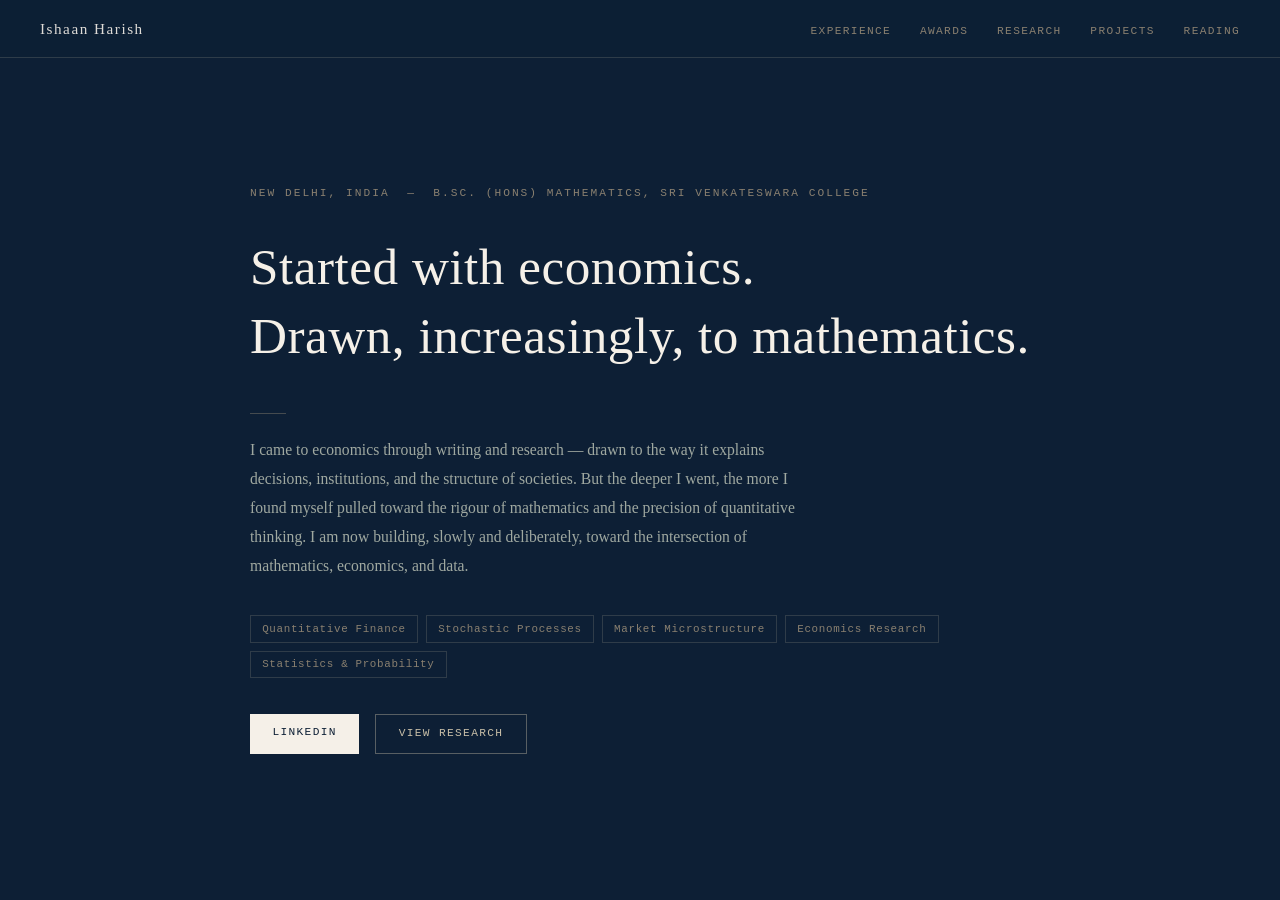
==== index.html @ 337f4fb9 "Update content from LinkedIn Experience: adds Columbia (Wiener-Hopf Monte Carlo, Prof Graeme S. Bake" ====
<!DOCTYPE html>
<html lang="en">
<head>
<meta charset="UTF-8">
<meta name="viewport" content="width=device-width, initial-scale=1.0">
<title>Ishaan Harish</title>
<link rel="icon" type="image/png" href="images/favicon.png">
<link rel="stylesheet" href="assets/style.css">
</head>
<body class="home">

<nav>
  <a class="nav-logo" href="index.html">Ishaan Harish</a>
  <button class="nav-toggle" id="nav-toggle" aria-expanded="false" aria-controls="nav-links" aria-label="Open menu">
    <span></span><span></span><span></span>
  </button>
  <ul class="nav-links" id="nav-links">
    <li><a href="experience.html">Experience</a></li>
    <li><a href="awards.html">Awards</a></li>
    <li><a href="research.html">Research</a></li>
    <li><a href="projects.html">Projects</a></li>
    <li><a href="reading.html">Reading</a></li>
  </ul>
</nav>

<div class="page-inner">
  <p class="hero-eyebrow">New Delhi, India &nbsp;&mdash;&nbsp; B.Sc. (Hons) Mathematics, Sri Venkateswara College</p>
  <h1>Started with economics.<br>Drawn, increasingly, to mathematics.</h1>
  <div class="divider"></div>
  <p class="hero-bio">
    I came to economics through writing and research &mdash; drawn to the way it explains decisions, institutions, and the structure of societies. But the deeper I went, the more I found myself pulled toward the rigour of mathematics and the precision of quantitative thinking. I am now building, slowly and deliberately, toward the intersection of mathematics, economics, and data.
  </p>
  <div class="hero-tags">
    <span class="tag">Quantitative Finance</span>
    <span class="tag">Stochastic Processes</span>
    <span class="tag">Market Microstructure</span>
    <span class="tag">Economics Research</span>
    <span class="tag">Statistics &amp; Probability</span>
  </div>
  <div class="hero-ctas">
    <a href="https://www.linkedin.com/in/ishaan-harish-511b70273/" target="_blank" rel="noopener" class="btn btn-cream">LinkedIn</a>
    <a href="research.html" class="btn btn-outline">View Research</a>
  </div>
</div>

<script src="assets/nav.js"></script>
</body>
</html>
---- assets/style.css ----
:root {
  --navy: #0d1f35;
  --navy-light: #152a42;
  --cream: #f5f0e8;
  --cream-dim: #d9d2c4;
  --beige: #c8bfa8;
  --beige-dim: #8a8070;
  --text: #ede8df;
  --text-muted: #9fa8a0;
  --border: rgba(200,191,168,0.18);
  --border-hover: rgba(200,191,168,0.4);
}

* { margin: 0; padding: 0; box-sizing: border-box; }

body {
  background: var(--navy);
  color: var(--text);
  font-family: 'Georgia', serif;
  line-height: 1.7;
  padding-top: 58px;
}

/* NAV */
nav {
  position: fixed;
  top: 0; left: 0; right: 0;
  z-index: 100;
  background: rgba(13,31,53,0.97);
  border-bottom: 1px solid var(--border);
  padding: 0 2.5rem;
  display: flex;
  align-items: center;
  justify-content: space-between;
  height: 58px;
}

.nav-logo {
  font-family: 'Georgia', serif;
  font-size: 0.95rem;
  color: var(--cream);
  letter-spacing: 0.1em;
  text-decoration: none;
  opacity: 0.9;
  cursor: pointer;
}

.nav-links {
  display: flex;
  gap: 1.8rem;
  list-style: none;
}

.nav-links a {
  background: none;
  border: none;
  color: var(--beige-dim);
  font-family: 'Courier New', monospace;
  font-size: 0.7rem;
  letter-spacing: 0.12em;
  text-transform: uppercase;
  cursor: pointer;
  transition: color 0.2s;
  padding: 0;
  text-decoration: none;
}

.nav-links a:hover,
.nav-links a.active { color: var(--cream); }

/* hamburger — mobile only */
.nav-toggle {
  display: none;
  width: 34px;
  height: 30px;
  flex-direction: column;
  justify-content: center;
  align-items: flex-end;
  gap: 5px;
  background: none;
  border: none;
  cursor: pointer;
  padding: 0;
}

.nav-toggle span {
  display: block;
  width: 21px;
  height: 1px;
  background: var(--beige);
  transition: transform 0.25s ease, opacity 0.2s ease;
}

.nav-toggle[aria-expanded="true"] span:nth-child(1) { transform: translateY(6px) rotate(45deg); }
.nav-toggle[aria-expanded="true"] span:nth-child(2) { opacity: 0; }
.nav-toggle[aria-expanded="true"] span:nth-child(3) { transform: translateY(-6px) rotate(-45deg); }

/* PAGE */
.page-inner {
  max-width: 860px;
  margin: 0 auto;
  padding: 60px 2.5rem 80px;
}

/* TYPOGRAPHY */
.section-label {
  font-family: 'Courier New', monospace;
  font-size: 0.68rem;
  letter-spacing: 0.22em;
  text-transform: uppercase;
  color: var(--beige-dim);
  margin-bottom: 1rem;
}

h1 {
  font-size: clamp(2rem, 5vw, 3.2rem);
  font-weight: normal;
  line-height: 1.35;
  color: var(--cream);
  margin-bottom: 1.4rem;
  letter-spacing: 0.01em;
}

h2 {
  font-size: 1.5rem;
  font-weight: normal;
  color: var(--cream);
  margin-bottom: 2rem;
  padding-bottom: 0.7rem;
  border-bottom: 1px solid var(--border);
  letter-spacing: 0.02em;
}

h3 {
  font-size: 0.98rem;
  color: var(--cream-dim);
  font-weight: normal;
  margin-bottom: 0.28rem;
  letter-spacing: 0.02em;
}

p { color: var(--text-muted); font-size: 0.93rem; }

.divider {
  width: 36px;
  height: 1px;
  background: var(--beige-dim);
  margin: 1.3rem 0;
  opacity: 0.45;
}

/* HOME */
.home .page-inner {
  display: flex;
  flex-direction: column;
  justify-content: center;
  min-height: calc(100vh - 58px);
}

.hero-eyebrow {
  font-family: 'Courier New', monospace;
  font-size: 0.7rem;
  color: var(--beige-dim);
  letter-spacing: 0.18em;
  text-transform: uppercase;
  margin-bottom: 1.8rem;
}

.hero-bio {
  font-size: 0.98rem;
  color: var(--text-muted);
  max-width: 560px;
  margin-bottom: 2.2rem;
  line-height: 1.85;
}

.hero-tags {
  display: flex;
  flex-wrap: wrap;
  gap: 0.5rem;
  margin-bottom: 2.2rem;
}

.tag {
  font-family: 'Courier New', monospace;
  font-size: 0.68rem;
  padding: 0.22rem 0.7rem;
  border: 1px solid var(--border);
  color: var(--beige-dim);
  letter-spacing: 0.06em;
}

.hero-ctas { display: flex; gap: 1rem; flex-wrap: wrap; }

.btn {
  font-family: 'Courier New', monospace;
  font-size: 0.7rem;
  letter-spacing: 0.12em;
  text-transform: uppercase;
  padding: 0.6rem 1.4rem;
  text-decoration: none;
  transition: all 0.2s;
  cursor: pointer;
  border: none;
  display: inline-block;
}

.btn-cream { background: var(--cream); color: var(--navy); }
.btn-cream:hover { background: var(--cream-dim); }
.btn-outline { background: transparent; border: 1px solid var(--border-hover); color: var(--beige); }
.btn-outline:hover { border-color: var(--cream-dim); color: var(--cream); }

/* EXPERIENCE */
.exp-item {
  display: grid;
  grid-template-columns: 120px 1fr;
  gap: 1.5rem;
  padding: 1.5rem 0;
  border-bottom: 1px solid var(--border);
}

.exp-item:last-child { border-bottom: none; }

.exp-date {
  font-family: 'Courier New', monospace;
  font-size: 0.68rem;
  color: var(--beige-dim);
  opacity: 0.8;
  padding-top: 0.1rem;
}

.exp-org {
  font-family: 'Courier New', monospace;
  font-size: 0.68rem;
  color: var(--beige-dim);
  margin-bottom: 0.5rem;
  opacity: 0.7;
}

.exp-desc { font-size: 0.86rem; color: var(--text-muted); line-height: 1.75; }

/* AWARDS */
.awards-grid {
  display: grid;
  grid-template-columns: repeat(auto-fit, minmax(240px, 1fr));
  gap: 1rem;
}

.award-card {
  background: var(--navy-light);
  border: 1px solid var(--border);
  padding: 1.2rem 1.3rem;
  transition: border-color 0.2s;
}

.award-card:hover { border-color: var(--border-hover); }
.award-icon { font-size: 1rem; margin-bottom: 0.55rem; opacity: 0.8; }

.award-title {
  font-size: 0.86rem;
  color: var(--cream-dim);
  margin-bottom: 0.35rem;
  line-height: 1.4;
}

.award-desc { font-size: 0.76rem; color: var(--text-muted); line-height: 1.6; opacity: 0.8; }

/* RESEARCH */
.research-card {
  background: var(--navy-light);
  border: 1px solid var(--border);
  padding: 1.4rem 1.5rem;
  margin-bottom: 1rem;
  transition: border-color 0.2s;
}

.research-card:hover { border-color: var(--border-hover); }

.research-meta {
  font-family: 'Courier New', monospace;
  font-size: 0.65rem;
  color: var(--beige-dim);
  letter-spacing: 0.1em;
  margin-bottom: 0.5rem;
  opacity: 0.7;
}

.research-desc { font-size: 0.85rem; color: var(--text-muted); line-height: 1.75; margin-top: 0.4rem; }

.research-link {
  display: inline-block;
  margin-top: 0.8rem;
  font-family: 'Courier New', monospace;
  font-size: 0.7rem;
  color: var(--beige);
  text-decoration: none;
  letter-spacing: 0.08em;
  border-bottom: 1px solid var(--border);
  padding-bottom: 1px;
  transition: border-color 0.2s, color 0.2s;
}

.research-link:hover { border-color: var(--beige); color: var(--cream); }

/* PROJECTS */
.project-status {
  display: inline-block;
  font-family: 'Courier New', monospace;
  font-size: 0.63rem;
  padding: 0.16rem 0.52rem;
  letter-spacing: 0.1em;
  text-transform: uppercase;
  margin-bottom: 0.65rem;
  border: 1px solid;
}

.status-planned { color: var(--beige-dim); border-color: rgba(138,128,112,0.3); }
.status-active { color: #7ec8a4; border-color: rgba(126,200,164,0.3); }
.status-done { color: var(--beige-dim); border-color: rgba(138,128,112,0.2); opacity: 0.7; }

.project-card {
  background: var(--navy-light);
  border: 1px solid var(--border);
  padding: 1.2rem 1.4rem;
  margin-bottom: 0.9rem;
  transition: border-color 0.2s;
}

.project-card:hover { border-color: var(--border-hover); }
.project-desc { font-size: 0.85rem; color: var(--text-muted); line-height: 1.75; margin-top: 0.22rem; }

/* READING */
.reading-grid {
  display: grid;
  gap: 0.9rem;
  margin-bottom: 2rem;
}

.book-card {
  background: var(--navy-light);
  border: 1px solid var(--border);
  padding: 1.1rem 1.3rem;
  display: flex;
  gap: 1rem;
  align-items: flex-start;
  transition: border-color 0.2s;
}

.book-card:hover { border-color: var(--border-hover); }
.book-card.current { border-color: var(--border-hover); }

.book-spine {
  width: 38px;
  min-width: 38px;
  height: 56px;
  background: var(--beige-dim);
  opacity: 0.65;
  display: flex;
  align-items: center;
  justify-content: center;
  flex-shrink: 0;
}

.book-spine.current-spine { opacity: 0.85; }

.book-spine-text {
  font-family: 'Courier New', monospace;
  font-size: 0.45rem;
  color: var(--navy);
  font-weight: bold;
  writing-mode: vertical-rl;
  letter-spacing: 0.04em;
  overflow: hidden;
  max-height: 50px;
  text-align: center;
}

.book-status {
  font-family: 'Courier New', monospace;
  font-size: 0.62rem;
  letter-spacing: 0.14em;
  text-transform: uppercase;
  margin-bottom: 0.25rem;
}

.book-status.reading { color: #7ec8a4; }
.book-status.planned { color: var(--beige-dim); opacity: 0.7; }

.book-title { font-size: 0.94rem; color: var(--cream-dim); margin-bottom: 0.12rem; }

.book-author {
  font-family: 'Courier New', monospace;
  font-size: 0.68rem;
  color: var(--text-muted);
  margin-bottom: 0.4rem;
  opacity: 0.7;
}

.book-why { font-size: 0.82rem; color: var(--text-muted); font-style: italic; line-height: 1.6; opacity: 0.85; }

.suggest-box {
  background: var(--navy-light);
  border: 1px solid var(--border);
  padding: 1.4rem 1.5rem;
  margin-top: 0.5rem;
}

.suggest-title {
  font-family: 'Courier New', monospace;
  font-size: 0.68rem;
  color: var(--beige-dim);
  letter-spacing: 0.18em;
  text-transform: uppercase;
  margin-bottom: 0.35rem;
}

.suggest-desc { font-size: 0.82rem; color: var(--text-muted); margin-bottom: 1rem; opacity: 0.85; }
.suggest-form { display: flex; flex-direction: column; gap: 0.6rem; }

.suggest-form input,
.suggest-form textarea {
  background: var(--navy);
  border: 1px solid var(--border);
  padding: 0.52rem 0.75rem;
  color: var(--text);
  font-family: 'Courier New', monospace;
  font-size: 0.76rem;
  outline: none;
  transition: border-color 0.2s;
  resize: none;
}

.suggest-form input:focus,
.suggest-form textarea:focus { border-color: var(--border-hover); }
.suggest-form input::placeholder,
.suggest-form textarea::placeholder { color: var(--text-muted); opacity: 0.45; }

.form-row { display: flex; gap: 0.6rem; }
.form-row input { flex: 1; }

/* FOOTER inside page */
.page-footer {
  margin-top: 3rem;
  padding-top: 1.5rem;
  border-top: 1px solid var(--border);
  display: flex;
  justify-content: space-between;
  align-items: center;
  flex-wrap: wrap;
  gap: 1rem;
}

.footer-copy {
  font-family: 'Courier New', monospace;
  font-size: 0.62rem;
  color: var(--text-muted);
  opacity: 0.4;
}

.footer-links { display: flex; gap: 1.5rem; }

.footer-links a {
  font-family: 'Courier New', monospace;
  font-size: 0.68rem;
  color: var(--beige-dim);
  text-decoration: none;
  letter-spacing: 0.08em;
  transition: color 0.2s;
}

.footer-links a:hover { color: var(--cream); }

@media (max-width: 640px) {
  nav { padding: 0 1rem; }
  .page-inner { padding: 40px 1.2rem 60px; }
  .exp-item { grid-template-columns: 1fr; gap: 0.2rem; }
  .book-card { flex-direction: column; }
  .form-row { flex-direction: column; }
  h1 { font-size: 1.8rem; }

  .nav-toggle { display: flex; }

  .nav-links {
    position: fixed;
    top: 58px; left: 0; right: 0;
    flex-direction: column;
    gap: 0;
    background: var(--navy);
    border-bottom: 1px solid var(--border);
    padding: 0.4rem 1rem 1rem;
    transform: translateY(-8px);
    opacity: 0;
    visibility: hidden;
    transition: opacity 0.22s ease, transform 0.22s ease, visibility 0s linear 0.22s;
  }

  .nav-links.open {
    transform: translateY(0);
    opacity: 1;
    visibility: visible;
    transition: opacity 0.22s ease, transform 0.22s ease, visibility 0s;
  }

  .nav-links li { border-bottom: 1px solid var(--border); }
  .nav-links li:last-child { border-bottom: none; }
  .nav-links a { display: block; padding: 0.85rem 0; font-size: 0.72rem; }
}
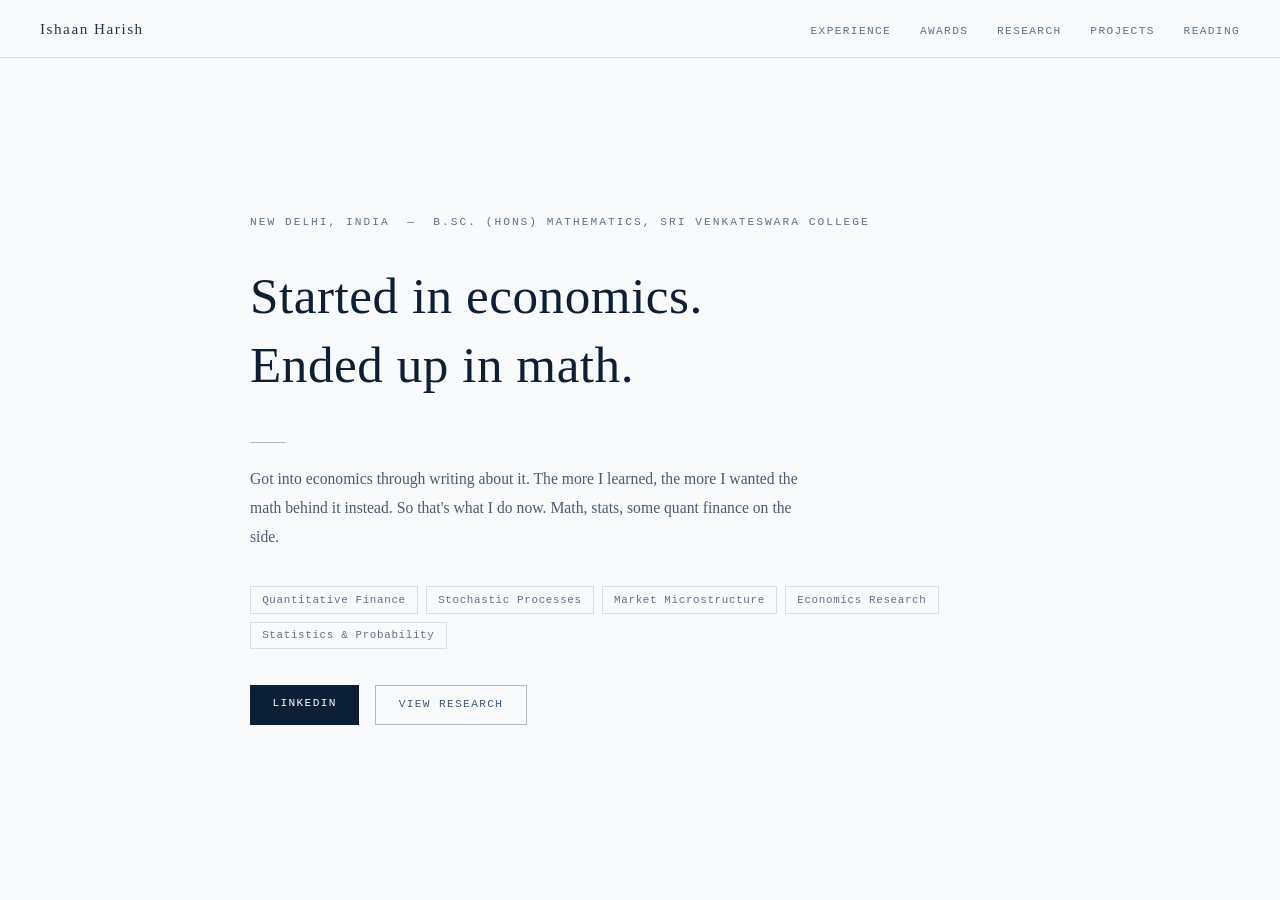
==== commit e5486806: "Rewrite the hero headline and bio" ====
--- a/index.html
+++ b/index.html
@@ -25,10 +25,10 @@
 
 <div class="page-inner">
   <p class="hero-eyebrow">New Delhi, India &nbsp;&mdash;&nbsp; B.Sc. (Hons) Mathematics, Sri Venkateswara College</p>
-  <h1>Started with economics.<br>Drawn, increasingly, to mathematics.</h1>
+  <h1>Started in economics.<br>Ended up in math.</h1>
   <div class="divider"></div>
   <p class="hero-bio">
-    I came to economics through writing and research &mdash; drawn to the way it explains decisions, institutions, and the structure of societies. But the deeper I went, the more I found myself pulled toward the rigour of mathematics and the precision of quantitative thinking. I am now building, slowly and deliberately, toward the intersection of mathematics, economics, and data.
+    Got into economics through writing about it. The more I learned, the more I wanted the math behind it instead. So that's what I do now. Math, stats, some quant finance on the side.
   </p>
   <div class="hero-tags">
     <span class="tag">Quantitative Finance</span>
--- a/assets/style.css
+++ b/assets/style.css
@@ -1,14 +1,22 @@
 :root {
-  --navy: #0d1f35;
-  --navy-light: #152a42;
-  --cream: #f5f0e8;
-  --cream-dim: #d9d2c4;
-  --beige: #c8bfa8;
-  --beige-dim: #8a8070;
-  --text: #ede8df;
-  --text-muted: #9fa8a0;
-  --border: rgba(200,191,168,0.18);
-  --border-hover: rgba(200,191,168,0.4);
+  /* page + card surfaces */
+  --navy: #f8fafc;
+  --navy-light: #ffffff;
+
+  /* headings, in the navy this site used to be painted with */
+  --cream: #0d1f35;
+  --cream-dim: #22405f;
+
+  /* links and accents */
+  --beige: #3d5a7a;
+  --beige-dim: #5f7188;
+
+  /* body copy */
+  --text: #36485e;
+  --text-muted: #4a5c72;
+
+  --border: rgba(13,31,53,0.12);
+  --border-hover: rgba(13,31,53,0.30);
 }
 
 * { margin: 0; padding: 0; box-sizing: border-box; }
@@ -26,7 +34,7 @@
   position: fixed;
   top: 0; left: 0; right: 0;
   z-index: 100;
-  background: rgba(13,31,53,0.97);
+  background: rgba(248,250,252,0.97);
   border-bottom: 1px solid var(--border);
   padding: 0 2.5rem;
   display: flex;
@@ -314,9 +322,9 @@
   border: 1px solid;
 }
 
-.status-planned { color: var(--beige-dim); border-color: rgba(138,128,112,0.3); }
-.status-active { color: #7ec8a4; border-color: rgba(126,200,164,0.3); }
-.status-done { color: var(--beige-dim); border-color: rgba(138,128,112,0.2); opacity: 0.7; }
+.status-planned { color: var(--beige-dim); border-color: rgba(13,31,53,0.22); }
+.status-active { color: #2f7d5b; border-color: rgba(47,125,91,0.35); }
+.status-done { color: var(--beige-dim); border-color: rgba(13,31,53,0.18); opacity: 0.7; }
 
 .project-card {
   background: var(--navy-light);
@@ -353,15 +361,15 @@
   width: 38px;
   min-width: 38px;
   height: 56px;
-  background: var(--beige-dim);
-  opacity: 0.65;
+  background: var(--cream);
+  opacity: 0.72;
   display: flex;
   align-items: center;
   justify-content: center;
   flex-shrink: 0;
 }
 
-.book-spine.current-spine { opacity: 0.85; }
+.book-spine.current-spine { opacity: 1; }
 
 .book-spine-text {
   font-family: 'Courier New', monospace;
@@ -383,7 +391,7 @@
   margin-bottom: 0.25rem;
 }
 
-.book-status.reading { color: #7ec8a4; }
+.book-status.reading { color: #2f7d5b; }
 .book-status.planned { color: var(--beige-dim); opacity: 0.7; }
 
 .book-title { font-size: 0.94rem; color: var(--cream-dim); margin-bottom: 0.12rem; }
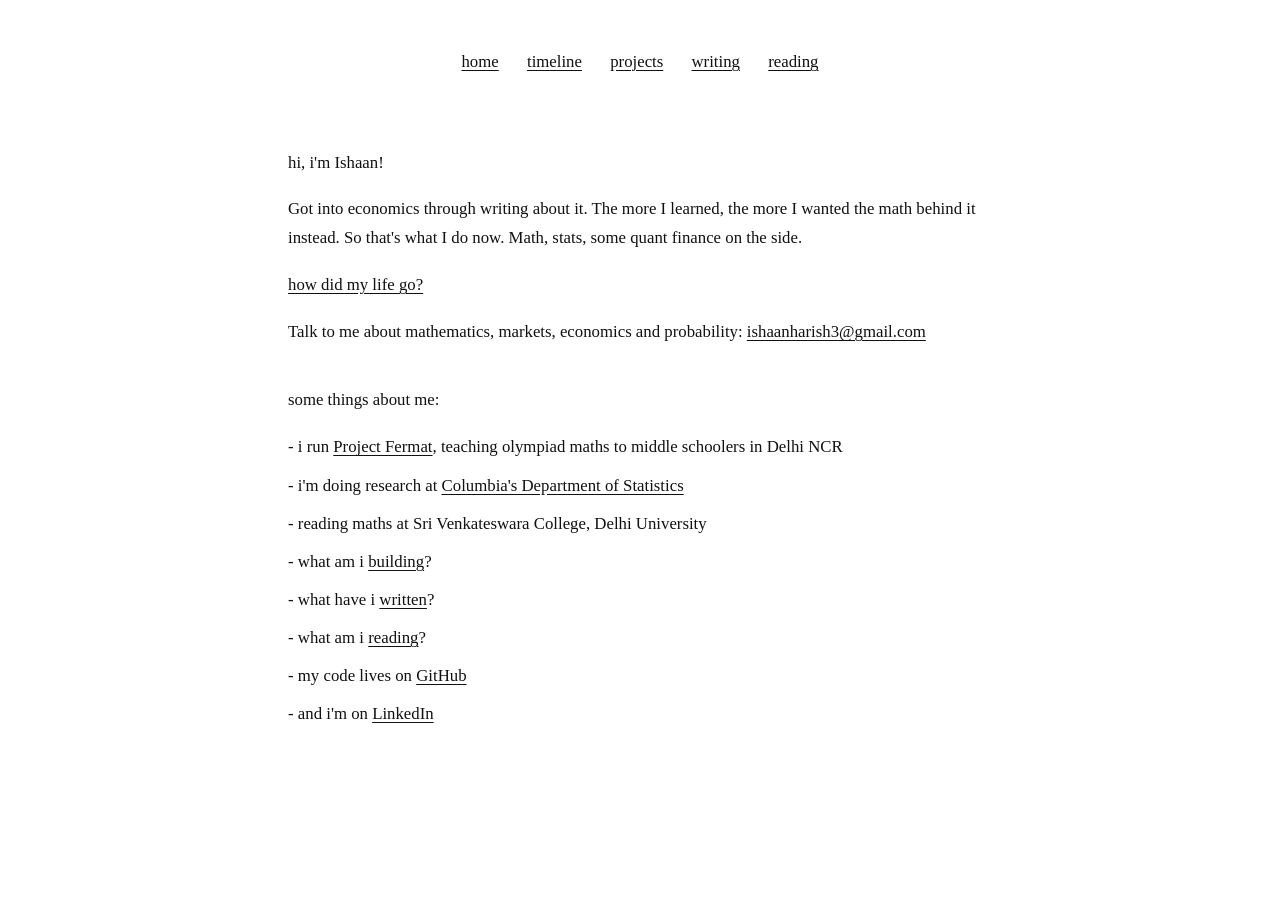
==== commit 6743f287: "Strip the site back to plain text Replaces the styled multi-section layout with five plain pages: bl" ====
--- a/index.html
+++ b/index.html
@@ -7,42 +7,43 @@
 <link rel="icon" type="image/png" href="images/favicon.png">
 <link rel="stylesheet" href="assets/style.css">
 </head>
-<body class="home">
+<body>
 
 <nav>
-  <a class="nav-logo" href="index.html">Ishaan Harish</a>
-  <button class="nav-toggle" id="nav-toggle" aria-expanded="false" aria-controls="nav-links" aria-label="Open menu">
-    <span></span><span></span><span></span>
-  </button>
-  <ul class="nav-links" id="nav-links">
-    <li><a href="experience.html">Experience</a></li>
-    <li><a href="awards.html">Awards</a></li>
-    <li><a href="research.html">Research</a></li>
-    <li><a href="projects.html">Projects</a></li>
-    <li><a href="reading.html">Reading</a></li>
-  </ul>
+  <a href="index.html">home</a>
+  <a href="timeline.html">timeline</a>
+  <a href="projects.html">projects</a>
+  <a href="writing.html">writing</a>
+  <a href="reading.html">reading</a>
 </nav>
 
-<div class="page-inner">
-  <p class="hero-eyebrow">New Delhi, India &nbsp;&mdash;&nbsp; B.Sc. (Hons) Mathematics, Sri Venkateswara College</p>
-  <h1>Started in economics.<br>Ended up in math.</h1>
-  <div class="divider"></div>
-  <p class="hero-bio">
-    Got into economics through writing about it. The more I learned, the more I wanted the math behind it instead. So that's what I do now. Math, stats, some quant finance on the side.
-  </p>
-  <div class="hero-tags">
-    <span class="tag">Quantitative Finance</span>
-    <span class="tag">Stochastic Processes</span>
-    <span class="tag">Market Microstructure</span>
-    <span class="tag">Economics Research</span>
-    <span class="tag">Statistics &amp; Probability</span>
-  </div>
-  <div class="hero-ctas">
-    <a href="https://www.linkedin.com/in/ishaan-harish-511b70273/" target="_blank" rel="noopener" class="btn btn-cream">LinkedIn</a>
-    <a href="research.html" class="btn btn-outline">View Research</a>
-  </div>
-</div>
+<!-- to add a photo: drop the file in images/ and uncomment the line below
+<img class="photo" src="images/me.jpg" alt="Ishaan Harish">
+-->
 
-<script src="assets/nav.js"></script>
+<p>hi, i'm Ishaan!</p>
+
+<p>Got into economics through writing about it. The more I learned, the more I
+wanted the math behind it instead. So that's what I do now. Math, stats, some
+quant finance on the side.</p>
+
+<p><a href="timeline.html">how did my life go?</a></p>
+
+<p>Talk to me about mathematics, markets, economics and probability:
+<a href="mailto:ishaanharish3@gmail.com">ishaanharish3@gmail.com</a></p>
+
+<h2>some things about me:</h2>
+
+<ul>
+  <li>i run <a href="https://projectfermat.vercel.app" target="_blank" rel="noopener">Project Fermat</a>, teaching olympiad maths to middle schoolers in Delhi NCR</li>
+  <li>i'm doing research at <a href="timeline.html">Columbia's Department of Statistics</a></li>
+  <li>reading maths at Sri Venkateswara College, Delhi University</li>
+  <li>what am i <a href="projects.html">building</a>?</li>
+  <li>what have i <a href="writing.html">written</a>?</li>
+  <li>what am i <a href="reading.html">reading</a>?</li>
+  <li>my code lives on <a href="https://github.com/Ishaan3H" target="_blank" rel="noopener">GitHub</a></li>
+  <li>and i'm on <a href="https://www.linkedin.com/in/ishaan-harish-511b70273/" target="_blank" rel="noopener">LinkedIn</a></li>
+</ul>
+
 </body>
 </html>
--- a/assets/style.css
+++ b/assets/style.css
@@ -1,515 +1,82 @@
-:root {
-  /* page + card surfaces */
-  --navy: #f8fafc;
-  --navy-light: #ffffff;
+/* ishaanharish.me — everything is in this one file */
 
-  /* headings, in the navy this site used to be painted with */
-  --cream: #0d1f35;
-  --cream-dim: #22405f;
-
-  /* links and accents */
-  --beige: #3d5a7a;
-  --beige-dim: #5f7188;
-
-  /* body copy */
-  --text: #36485e;
-  --text-muted: #4a5c72;
-
-  --border: rgba(13,31,53,0.12);
-  --border-hover: rgba(13,31,53,0.30);
+body {
+  max-width: 44rem;
+  margin: 0 auto;
+  padding: 3rem 1.5rem 6rem;
+  background: #fff;
+  color: #111;
+  font: 1.05rem/1.7 Georgia, 'Times New Roman', Times, serif;
 }
 
-* { margin: 0; padding: 0; box-sizing: border-box; }
-
-body {
-  background: var(--navy);
-  color: var(--text);
-  font-family: 'Georgia', serif;
-  line-height: 1.7;
-  padding-top: 58px;
+nav {
+  text-align: center;
+  margin-bottom: 4rem;
 }
 
-/* NAV */
-nav {
-  position: fixed;
-  top: 0; left: 0; right: 0;
-  z-index: 100;
-  background: rgba(248,250,252,0.97);
-  border-bottom: 1px solid var(--border);
-  padding: 0 2.5rem;
-  display: flex;
-  align-items: center;
-  justify-content: space-between;
-  height: 58px;
+nav a { display: inline-block; margin: 0 0.75rem 0.5rem; }
+
+a {
+  color: inherit;
+  text-decoration: underline;
+  text-underline-offset: 0.15em;
 }
 
-.nav-logo {
-  font-family: 'Georgia', serif;
-  font-size: 0.95rem;
-  color: var(--cream);
-  letter-spacing: 0.1em;
-  text-decoration: none;
-  opacity: 0.9;
-  cursor: pointer;
+a:hover { background: #eee; }
+
+p { margin: 0 0 1.15rem; }
+
+h1, h2 {
+  font-size: 1.05rem;
+  font-weight: normal;
+  margin: 2.5rem 0 1.15rem;
 }
 
-.nav-links {
-  display: flex;
-  gap: 1.8rem;
-  list-style: none;
+h1 { margin-top: 0; }
+
+/* plain hyphen lists, like the rest of the page */
+ul { list-style: none; margin: 0 0 1.15rem; padding: 0; }
+li { margin-bottom: 0.6rem; }
+li::before { content: "- "; }
+
+/* timeline: date in a fixed column, text hanging beside it */
+.when {
+  display: inline-block;
+  width: 8.5rem;
+  vertical-align: top;
+  text-indent: 0;   /* the li's hanging indent is inherited here otherwise */
 }
 
-.nav-links a {
+.timeline li { padding-left: 8.5rem; text-indent: -8.5rem; }
+.timeline li::before { content: ""; }
+
+.photo {
+  float: right;
+  width: 11rem;
+  margin: 0.3rem 0 1.5rem 2rem;
+}
+
+.note { color: #666; }
+
+@media (max-width: 34rem) {
+  body { padding: 2rem 1.1rem 4rem; }
+  nav { margin-bottom: 2.5rem; }
+  .photo { float: none; display: block; margin: 0 0 1.5rem; }
+  .when { display: block; width: auto; }
+  .timeline li { padding-left: 0; text-indent: 0; }
+}
+
+/* the one form on the site — match the page, don't look like a widget */
+input, button {
+  font: inherit;
+  color: inherit;
   background: none;
   border: none;
-  color: var(--beige-dim);
-  font-family: 'Courier New', monospace;
-  font-size: 0.7rem;
-  letter-spacing: 0.12em;
-  text-transform: uppercase;
-  cursor: pointer;
-  transition: color 0.2s;
-  padding: 0;
-  text-decoration: none;
+  border-bottom: 1px solid #111;
+  padding: 0.15rem 0;
+  margin: 0 0.9rem 0.5rem 0;
 }
 
-.nav-links a:hover,
-.nav-links a.active { color: var(--cream); }
-
-/* hamburger — mobile only */
-.nav-toggle {
-  display: none;
-  width: 34px;
-  height: 30px;
-  flex-direction: column;
-  justify-content: center;
-  align-items: flex-end;
-  gap: 5px;
-  background: none;
-  border: none;
-  cursor: pointer;
-  padding: 0;
-}
-
-.nav-toggle span {
-  display: block;
-  width: 21px;
-  height: 1px;
-  background: var(--beige);
-  transition: transform 0.25s ease, opacity 0.2s ease;
-}
-
-.nav-toggle[aria-expanded="true"] span:nth-child(1) { transform: translateY(6px) rotate(45deg); }
-.nav-toggle[aria-expanded="true"] span:nth-child(2) { opacity: 0; }
-.nav-toggle[aria-expanded="true"] span:nth-child(3) { transform: translateY(-6px) rotate(-45deg); }
-
-/* PAGE */
-.page-inner {
-  max-width: 860px;
-  margin: 0 auto;
-  padding: 60px 2.5rem 80px;
-}
-
-/* TYPOGRAPHY */
-.section-label {
-  font-family: 'Courier New', monospace;
-  font-size: 0.68rem;
-  letter-spacing: 0.22em;
-  text-transform: uppercase;
-  color: var(--beige-dim);
-  margin-bottom: 1rem;
-}
-
-h1 {
-  font-size: clamp(2rem, 5vw, 3.2rem);
-  font-weight: normal;
-  line-height: 1.35;
-  color: var(--cream);
-  margin-bottom: 1.4rem;
-  letter-spacing: 0.01em;
-}
-
-h2 {
-  font-size: 1.5rem;
-  font-weight: normal;
-  color: var(--cream);
-  margin-bottom: 2rem;
-  padding-bottom: 0.7rem;
-  border-bottom: 1px solid var(--border);
-  letter-spacing: 0.02em;
-}
-
-h3 {
-  font-size: 0.98rem;
-  color: var(--cream-dim);
-  font-weight: normal;
-  margin-bottom: 0.28rem;
-  letter-spacing: 0.02em;
-}
-
-p { color: var(--text-muted); font-size: 0.93rem; }
-
-.divider {
-  width: 36px;
-  height: 1px;
-  background: var(--beige-dim);
-  margin: 1.3rem 0;
-  opacity: 0.45;
-}
-
-/* HOME */
-.home .page-inner {
-  display: flex;
-  flex-direction: column;
-  justify-content: center;
-  min-height: calc(100vh - 58px);
-}
-
-.hero-eyebrow {
-  font-family: 'Courier New', monospace;
-  font-size: 0.7rem;
-  color: var(--beige-dim);
-  letter-spacing: 0.18em;
-  text-transform: uppercase;
-  margin-bottom: 1.8rem;
-}
-
-.hero-bio {
-  font-size: 0.98rem;
-  color: var(--text-muted);
-  max-width: 560px;
-  margin-bottom: 2.2rem;
-  line-height: 1.85;
-}
-
-.hero-tags {
-  display: flex;
-  flex-wrap: wrap;
-  gap: 0.5rem;
-  margin-bottom: 2.2rem;
-}
-
-.tag {
-  font-family: 'Courier New', monospace;
-  font-size: 0.68rem;
-  padding: 0.22rem 0.7rem;
-  border: 1px solid var(--border);
-  color: var(--beige-dim);
-  letter-spacing: 0.06em;
-}
-
-.hero-ctas { display: flex; gap: 1rem; flex-wrap: wrap; }
-
-.btn {
-  font-family: 'Courier New', monospace;
-  font-size: 0.7rem;
-  letter-spacing: 0.12em;
-  text-transform: uppercase;
-  padding: 0.6rem 1.4rem;
-  text-decoration: none;
-  transition: all 0.2s;
-  cursor: pointer;
-  border: none;
-  display: inline-block;
-}
-
-.btn-cream { background: var(--cream); color: var(--navy); }
-.btn-cream:hover { background: var(--cream-dim); }
-.btn-outline { background: transparent; border: 1px solid var(--border-hover); color: var(--beige); }
-.btn-outline:hover { border-color: var(--cream-dim); color: var(--cream); }
-
-/* EXPERIENCE */
-.exp-item {
-  display: grid;
-  grid-template-columns: 120px 1fr;
-  gap: 1.5rem;
-  padding: 1.5rem 0;
-  border-bottom: 1px solid var(--border);
-}
-
-.exp-item:last-child { border-bottom: none; }
-
-.exp-date {
-  font-family: 'Courier New', monospace;
-  font-size: 0.68rem;
-  color: var(--beige-dim);
-  opacity: 0.8;
-  padding-top: 0.1rem;
-}
-
-.exp-org {
-  font-family: 'Courier New', monospace;
-  font-size: 0.68rem;
-  color: var(--beige-dim);
-  margin-bottom: 0.5rem;
-  opacity: 0.7;
-}
-
-.exp-desc { font-size: 0.86rem; color: var(--text-muted); line-height: 1.75; }
-
-/* AWARDS */
-.awards-grid {
-  display: grid;
-  grid-template-columns: repeat(auto-fit, minmax(240px, 1fr));
-  gap: 1rem;
-}
-
-.award-card {
-  background: var(--navy-light);
-  border: 1px solid var(--border);
-  padding: 1.2rem 1.3rem;
-  transition: border-color 0.2s;
-}
-
-.award-card:hover { border-color: var(--border-hover); }
-.award-icon { font-size: 1rem; margin-bottom: 0.55rem; opacity: 0.8; }
-
-.award-title {
-  font-size: 0.86rem;
-  color: var(--cream-dim);
-  margin-bottom: 0.35rem;
-  line-height: 1.4;
-}
-
-.award-desc { font-size: 0.76rem; color: var(--text-muted); line-height: 1.6; opacity: 0.8; }
-
-/* RESEARCH */
-.research-card {
-  background: var(--navy-light);
-  border: 1px solid var(--border);
-  padding: 1.4rem 1.5rem;
-  margin-bottom: 1rem;
-  transition: border-color 0.2s;
-}
-
-.research-card:hover { border-color: var(--border-hover); }
-
-.research-meta {
-  font-family: 'Courier New', monospace;
-  font-size: 0.65rem;
-  color: var(--beige-dim);
-  letter-spacing: 0.1em;
-  margin-bottom: 0.5rem;
-  opacity: 0.7;
-}
-
-.research-desc { font-size: 0.85rem; color: var(--text-muted); line-height: 1.75; margin-top: 0.4rem; }
-
-.research-link {
-  display: inline-block;
-  margin-top: 0.8rem;
-  font-family: 'Courier New', monospace;
-  font-size: 0.7rem;
-  color: var(--beige);
-  text-decoration: none;
-  letter-spacing: 0.08em;
-  border-bottom: 1px solid var(--border);
-  padding-bottom: 1px;
-  transition: border-color 0.2s, color 0.2s;
-}
-
-.research-link:hover { border-color: var(--beige); color: var(--cream); }
-
-/* PROJECTS */
-.project-status {
-  display: inline-block;
-  font-family: 'Courier New', monospace;
-  font-size: 0.63rem;
-  padding: 0.16rem 0.52rem;
-  letter-spacing: 0.1em;
-  text-transform: uppercase;
-  margin-bottom: 0.65rem;
-  border: 1px solid;
-}
-
-.status-planned { color: var(--beige-dim); border-color: rgba(13,31,53,0.22); }
-.status-active { color: #2f7d5b; border-color: rgba(47,125,91,0.35); }
-.status-done { color: var(--beige-dim); border-color: rgba(13,31,53,0.18); opacity: 0.7; }
-
-.project-card {
-  background: var(--navy-light);
-  border: 1px solid var(--border);
-  padding: 1.2rem 1.4rem;
-  margin-bottom: 0.9rem;
-  transition: border-color 0.2s;
-}
-
-.project-card:hover { border-color: var(--border-hover); }
-.project-desc { font-size: 0.85rem; color: var(--text-muted); line-height: 1.75; margin-top: 0.22rem; }
-
-/* READING */
-.reading-grid {
-  display: grid;
-  gap: 0.9rem;
-  margin-bottom: 2rem;
-}
-
-.book-card {
-  background: var(--navy-light);
-  border: 1px solid var(--border);
-  padding: 1.1rem 1.3rem;
-  display: flex;
-  gap: 1rem;
-  align-items: flex-start;
-  transition: border-color 0.2s;
-}
-
-.book-card:hover { border-color: var(--border-hover); }
-.book-card.current { border-color: var(--border-hover); }
-
-.book-spine {
-  width: 38px;
-  min-width: 38px;
-  height: 56px;
-  background: var(--cream);
-  opacity: 0.72;
-  display: flex;
-  align-items: center;
-  justify-content: center;
-  flex-shrink: 0;
-}
-
-.book-spine.current-spine { opacity: 1; }
-
-.book-spine-text {
-  font-family: 'Courier New', monospace;
-  font-size: 0.45rem;
-  color: var(--navy);
-  font-weight: bold;
-  writing-mode: vertical-rl;
-  letter-spacing: 0.04em;
-  overflow: hidden;
-  max-height: 50px;
-  text-align: center;
-}
-
-.book-status {
-  font-family: 'Courier New', monospace;
-  font-size: 0.62rem;
-  letter-spacing: 0.14em;
-  text-transform: uppercase;
-  margin-bottom: 0.25rem;
-}
-
-.book-status.reading { color: #2f7d5b; }
-.book-status.planned { color: var(--beige-dim); opacity: 0.7; }
-
-.book-title { font-size: 0.94rem; color: var(--cream-dim); margin-bottom: 0.12rem; }
-
-.book-author {
-  font-family: 'Courier New', monospace;
-  font-size: 0.68rem;
-  color: var(--text-muted);
-  margin-bottom: 0.4rem;
-  opacity: 0.7;
-}
-
-.book-why { font-size: 0.82rem; color: var(--text-muted); font-style: italic; line-height: 1.6; opacity: 0.85; }
-
-.suggest-box {
-  background: var(--navy-light);
-  border: 1px solid var(--border);
-  padding: 1.4rem 1.5rem;
-  margin-top: 0.5rem;
-}
-
-.suggest-title {
-  font-family: 'Courier New', monospace;
-  font-size: 0.68rem;
-  color: var(--beige-dim);
-  letter-spacing: 0.18em;
-  text-transform: uppercase;
-  margin-bottom: 0.35rem;
-}
-
-.suggest-desc { font-size: 0.82rem; color: var(--text-muted); margin-bottom: 1rem; opacity: 0.85; }
-.suggest-form { display: flex; flex-direction: column; gap: 0.6rem; }
-
-.suggest-form input,
-.suggest-form textarea {
-  background: var(--navy);
-  border: 1px solid var(--border);
-  padding: 0.52rem 0.75rem;
-  color: var(--text);
-  font-family: 'Courier New', monospace;
-  font-size: 0.76rem;
-  outline: none;
-  transition: border-color 0.2s;
-  resize: none;
-}
-
-.suggest-form input:focus,
-.suggest-form textarea:focus { border-color: var(--border-hover); }
-.suggest-form input::placeholder,
-.suggest-form textarea::placeholder { color: var(--text-muted); opacity: 0.45; }
-
-.form-row { display: flex; gap: 0.6rem; }
-.form-row input { flex: 1; }
-
-/* FOOTER inside page */
-.page-footer {
-  margin-top: 3rem;
-  padding-top: 1.5rem;
-  border-top: 1px solid var(--border);
-  display: flex;
-  justify-content: space-between;
-  align-items: center;
-  flex-wrap: wrap;
-  gap: 1rem;
-}
-
-.footer-copy {
-  font-family: 'Courier New', monospace;
-  font-size: 0.62rem;
-  color: var(--text-muted);
-  opacity: 0.4;
-}
-
-.footer-links { display: flex; gap: 1.5rem; }
-
-.footer-links a {
-  font-family: 'Courier New', monospace;
-  font-size: 0.68rem;
-  color: var(--beige-dim);
-  text-decoration: none;
-  letter-spacing: 0.08em;
-  transition: color 0.2s;
-}
-
-.footer-links a:hover { color: var(--cream); }
-
-@media (max-width: 640px) {
-  nav { padding: 0 1rem; }
-  .page-inner { padding: 40px 1.2rem 60px; }
-  .exp-item { grid-template-columns: 1fr; gap: 0.2rem; }
-  .book-card { flex-direction: column; }
-  .form-row { flex-direction: column; }
-  h1 { font-size: 1.8rem; }
-
-  .nav-toggle { display: flex; }
-
-  .nav-links {
-    position: fixed;
-    top: 58px; left: 0; right: 0;
-    flex-direction: column;
-    gap: 0;
-    background: var(--navy);
-    border-bottom: 1px solid var(--border);
-    padding: 0.4rem 1rem 1rem;
-    transform: translateY(-8px);
-    opacity: 0;
-    visibility: hidden;
-    transition: opacity 0.22s ease, transform 0.22s ease, visibility 0s linear 0.22s;
-  }
-
-  .nav-links.open {
-    transform: translateY(0);
-    opacity: 1;
-    visibility: visible;
-    transition: opacity 0.22s ease, transform 0.22s ease, visibility 0s;
-  }
-
-  .nav-links li { border-bottom: 1px solid var(--border); }
-  .nav-links li:last-child { border-bottom: none; }
-  .nav-links a { display: block; padding: 0.85rem 0; font-size: 0.72rem; }
-}
+button { text-decoration: underline; cursor: pointer; }
+input:focus, button:focus { outline: none; background: #eee; }
+input::placeholder { color: #999; }
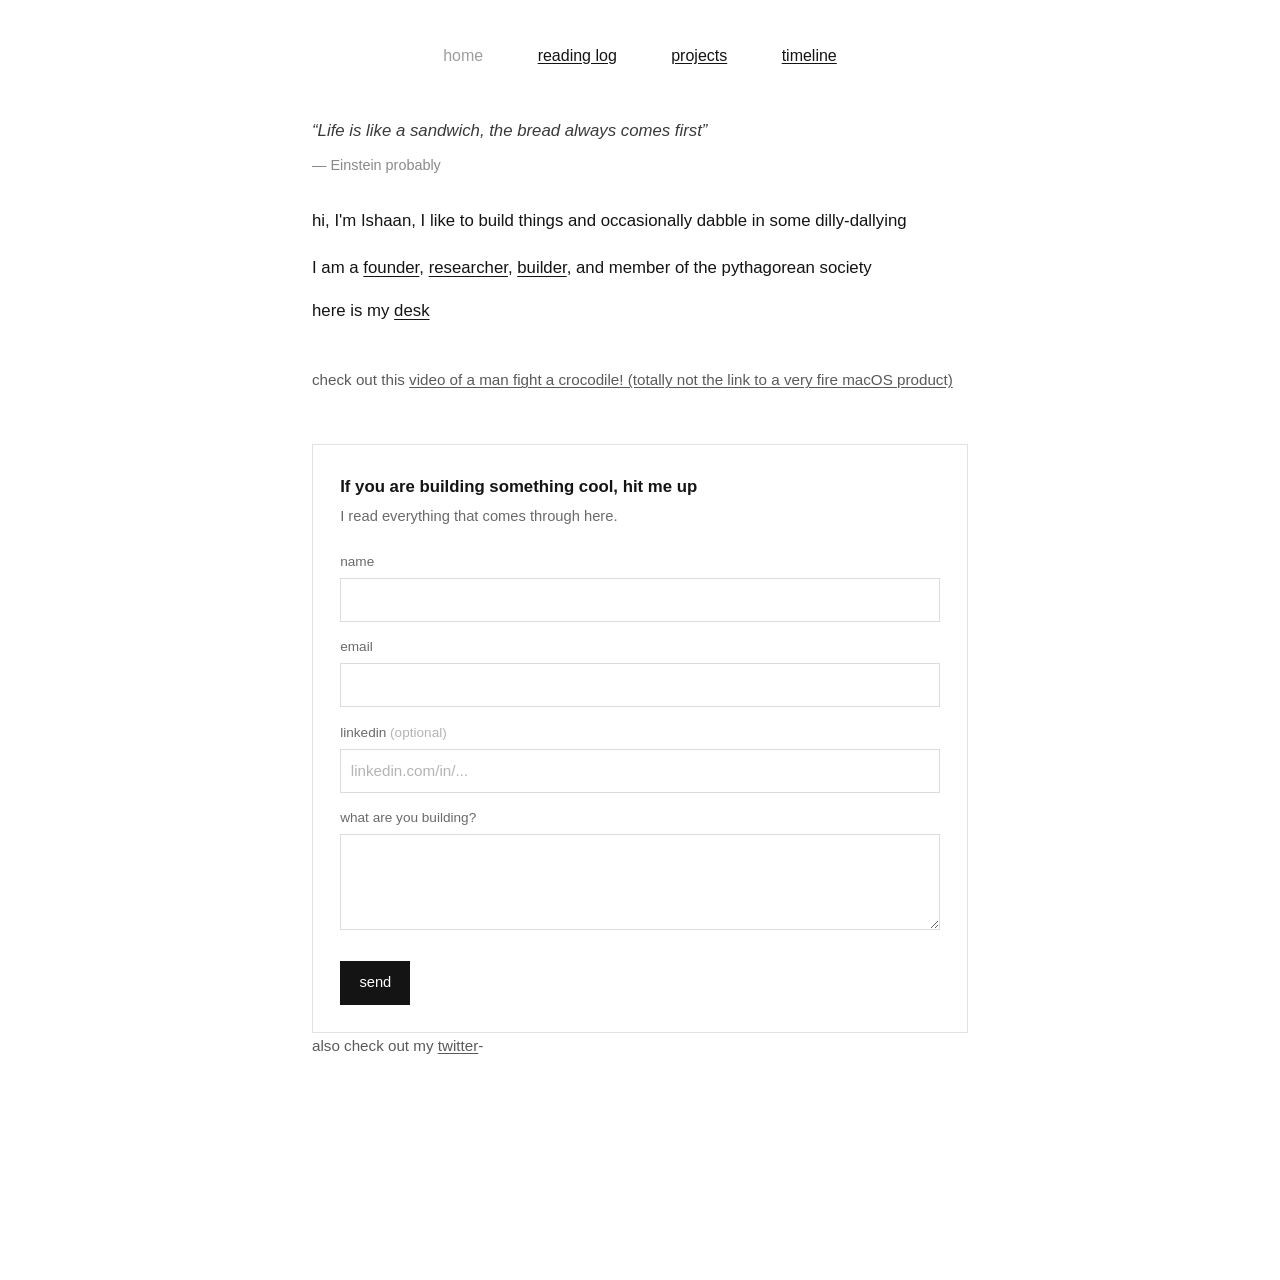
==== commit 41c8888f: "Rebuild as a plain seven-page site Replaces the dark serif single-column site with a white, system-s" ====
--- a/index.html
+++ b/index.html
@@ -5,45 +5,65 @@
 <meta name="viewport" content="width=device-width, initial-scale=1.0">
 <title>Ishaan Harish</title>
 <link rel="icon" type="image/png" href="images/favicon.png">
-<link rel="stylesheet" href="assets/style.css">
+<link rel="stylesheet" href="assets/site.css">
 </head>
 <body>
 
-<nav>
-  <a href="index.html">home</a>
+<nav class="topnav">
+  <span class="here">home</span>
+  <a href="reading.html">reading log</a>
+  <a href="projects.html">projects</a>
   <a href="timeline.html">timeline</a>
-  <a href="projects.html">projects</a>
-  <a href="writing.html">writing</a>
-  <a href="reading.html">reading</a>
 </nav>
 
-<!-- to add a photo: drop the file in images/ and uncomment the line below
-<img class="photo" src="images/me.jpg" alt="Ishaan Harish">
--->
+<main>
 
-<p>hi, i'm Ishaan!</p>
+  <blockquote>
+    <p>&ldquo;Life is like a sandwich, the bread always comes first&rdquo;</p>
+    <cite>&mdash; Einstein probably</cite>
+  </blockquote>
 
-<p>Got into economics through writing about it. The more I learned, the more I
-wanted the math behind it instead. So that's what I do now. Math, stats, some
-quant finance on the side.</p>
+  <p class="hi">hi, I'm Ishaan, I like to build things and occasionally dabble in some dilly-dallying</p>
 
-<p><a href="timeline.html">how did my life go?</a></p>
+  <p class="roles">I am a
+    <a href="https://projectfermat.vercel.app" target="_blank" rel="noopener">founder</a>,
+    <a href="research.html" target="_blank" rel="noopener">researcher</a>,
+    <a href="building.html" target="_blank" rel="noopener">builder</a>,
+    and member of the pythagorean society</p>
 
-<p>Talk to me about mathematics, markets, economics and probability:
-<a href="mailto:ishaanharish3@gmail.com">ishaanharish3@gmail.com</a></p>
+  <p class="desk-line">here is my <a href="desk.html" target="_blank" rel="noopener">desk</a></p>
 
-<h2>some things about me:</h2>
+  <p class="outro croc">check out this <a href="https://github.com/Ishaan3H/dynamic-island-macos" target="_blank" rel="noopener">video of a man fight a crocodile! (totally not the link to a very fire macOS product)</a></p>
 
-<ul>
-  <li>i run <a href="https://projectfermat.vercel.app" target="_blank" rel="noopener">Project Fermat</a>, teaching olympiad maths to middle schoolers in Delhi NCR</li>
-  <li>i'm doing research at <a href="timeline.html">Columbia's Department of Statistics</a></li>
-  <li>reading maths at Sri Venkateswara College, Delhi University</li>
-  <li>what am i <a href="projects.html">building</a>?</li>
-  <li>what have i <a href="writing.html">written</a>?</li>
-  <li>what am i <a href="reading.html">reading</a>?</li>
-  <li>my code lives on <a href="https://github.com/Ishaan3H" target="_blank" rel="noopener">GitHub</a></li>
-  <li>and i'm on <a href="https://www.linkedin.com/in/ishaan-harish-511b70273/" target="_blank" rel="noopener">LinkedIn</a></li>
-</ul>
+  <div class="card">
+    <h2>If you are building something cool, hit me up</h2>
+    <p class="sub">I read everything that comes through here.</p>
+
+    <form action="https://formsubmit.co/ishaanharish3@gmail.com" method="POST">
+      <input type="hidden" name="_subject" value="Someone is building something cool">
+      <input type="hidden" name="_captcha" value="false">
+      <input type="hidden" name="_template" value="table">
+
+      <div class="field"><label for="name">name</label><input id="name" type="text" name="name" required></div>
+      <div class="field"><label for="email">email</label><input id="email" type="email" name="email" required></div>
+      <div class="field"><label for="linkedin">linkedin <span style="color:#b4b4b4">(optional)</span></label><input id="linkedin" type="text" name="linkedin" placeholder="linkedin.com/in/..."></div>
+      <div class="field"><label for="idea">what are you building?</label><textarea id="idea" name="idea" required></textarea></div>
+
+      <button type="submit">send</button>
+    </form>
+  </div>
+
+  <p class="outro">also check out my <a href="https://x.com/IshaanHarish3" target="_blank" rel="noopener">twitter</a>-</p>
+
+  <aside class="np">
+    <iframe
+      src="https://open.spotify.com/embed/track/4UQMOPSUVJVicIQzjAcRRZ?utm_source=generator"
+      width="100%" height="80" frameborder="0"
+      title="Champion by Kanye West on Spotify"
+      allow="clipboard-write; encrypted-media; fullscreen; picture-in-picture"></iframe>
+  </aside>
+
+</main>
 
 </body>
 </html>
--- a/assets/site.css
+++ b/assets/site.css
@@ -0,0 +1,188 @@
+/* ishaanharish.me */
+
+* { margin: 0; padding: 0; box-sizing: border-box; }
+
+body {
+  padding: 0;
+  background: #fff;
+  color: #141414;
+  font: 1.05rem/1.7 -apple-system, BlinkMacSystemFont, 'Segoe UI', Helvetica, Arial, sans-serif;
+}
+
+main { max-width: 44rem; margin: 3rem auto 6rem; padding: 0 1.5rem; }
+
+a { color: inherit; text-decoration: underline; text-underline-offset: 0.15em; }
+a:hover { color: #000; }
+
+/* --- top nav ---------------------------------------------------------- */
+
+.topnav {
+  display: flex;
+  justify-content: center;
+  flex-wrap: wrap;
+  gap: clamp(1.4rem, 5vw, 3.4rem);
+  padding: 2.6rem 1.5rem 0;
+  font-size: 1rem;
+}
+
+.topnav .here { color: #9e9e9e; }
+
+/* --- home ------------------------------------------------------------- */
+
+blockquote p { font-style: italic; color: #3a3a3a; }
+
+blockquote cite {
+  display: block;
+  margin-top: 0.45rem;
+  font-style: normal;
+  font-size: 0.9rem;
+  color: #8a8a8a;
+}
+
+.hi        { margin-top: 1.9rem; }
+.roles     { margin-top: 1.15rem; }
+.desk-line { margin-top: 0.9rem; }
+
+/* --- the card --------------------------------------------------------- */
+
+.card {
+  margin-top: 3.2rem;
+  padding: 1.7rem;
+  border: 1px solid #e2e2e2;
+}
+
+.card h2 { font-size: 1.05rem; font-weight: 600; }
+
+.card .sub {
+  margin: 0.2rem 0 1.3rem;
+  font-size: 0.92rem;
+  color: #6a6a6a;
+}
+
+.field { margin-bottom: 0.85rem; }
+
+.field label {
+  display: block;
+  margin-bottom: 0.3rem;
+  font-size: 0.85rem;
+  color: #6a6a6a;
+}
+
+input, textarea {
+  width: 100%;
+  padding: 0.5rem 0.6rem;
+  font: inherit;
+  font-size: 0.95rem;
+  color: #141414;
+  background: #fff;
+  border: 1px solid #dcdcdc;
+}
+
+textarea { resize: vertical; min-height: 6rem; }
+input:focus, textarea:focus { outline: none; border-color: #999; }
+::placeholder { color: #b4b4b4; }
+
+button {
+  margin-top: 0.5rem;
+  padding: 0.58rem 1.2rem;
+  font: inherit;
+  font-size: 0.92rem;
+  color: #fff;
+  background: #141414;
+  border: none;
+  cursor: pointer;
+}
+
+button:hover { background: #000; }
+
+/* --- bottom ----------------------------------------------------------- */
+
+.outro { font-size: 0.95rem; color: #5a5a5a; }
+.outro + .outro { margin-top: 0.7rem; }
+.outro.croc { margin-top: 2.6rem; }
+
+/* --- sub-pages -------------------------------------------------------- */
+
+h1 { font-size: 1.35rem; font-weight: 600; margin-bottom: 1.8rem; }
+
+.entry { margin-bottom: 2.3rem; }
+.entry h2 { font-size: 1.02rem; font-weight: 600; }
+
+.entry .meta {
+  margin: 0.1rem 0 0.5rem;
+  font-size: 0.88rem;
+  color: #8a8a8a;
+}
+
+.entry p { font-size: 0.98rem; color: #3a3a3a; }
+.entry p + p { margin-top: 0.7rem; }
+
+/* --- timeline --------------------------------------------------------- */
+
+.timeline { list-style: none; margin: 0 0 1.6rem; padding: 0; }
+
+.timeline li {
+  padding-left: 8.5rem;
+  text-indent: -8.5rem;
+  margin-bottom: 0.95rem;
+}
+
+.when {
+  display: inline-block;
+  width: 8.5rem;
+  vertical-align: top;
+  text-indent: 0;   /* the li's hanging indent is inherited here otherwise */
+  color: #8a8a8a;
+}
+
+.note { color: #7a7a7a; font-size: 0.95rem; }
+
+/* --- reading log ------------------------------------------------------ */
+
+.book { margin-bottom: 1.9rem; }
+
+.book .status { display: block; font-size: 0.82rem; color: #8a8a8a; }
+.book .title  { font-weight: 600; }
+.book .author { color: #3a3a3a; }
+
+.book .why {
+  display: block;
+  margin-top: 0.35rem;
+  font-size: 0.96rem;
+  font-style: italic;
+  color: #5c5c5c;
+}
+
+/* --- now playing (a real Spotify embed) ------------------------------- */
+
+.np {
+  position: fixed;
+  right: 1.6rem;
+  bottom: 1.6rem;
+  z-index: 10;
+  width: 320px;
+  border-radius: 12px;
+  overflow: hidden;
+  box-shadow: 0 4px 18px rgba(0, 0, 0, 0.12);
+}
+
+.np iframe { display: block; border: 0; }
+
+/* The 44rem column and a fixed widget only coexist above ~1408px. Below
+   that the player joins the page flow instead of covering the text. */
+@media (max-width: 88rem) {
+  .np {
+    position: static;
+    width: auto;
+    margin: 2.8rem 0 0;
+    box-shadow: none;
+  }
+}
+
+@media (max-width: 40rem) {
+  main { margin: 2.2rem 1.2rem 4rem; }
+  .topnav { padding: 2rem 1.2rem 0; }
+  .card { padding: 1.3rem; }
+  .when { display: block; width: auto; }
+  .timeline li { padding-left: 0; text-indent: 0; }
+}
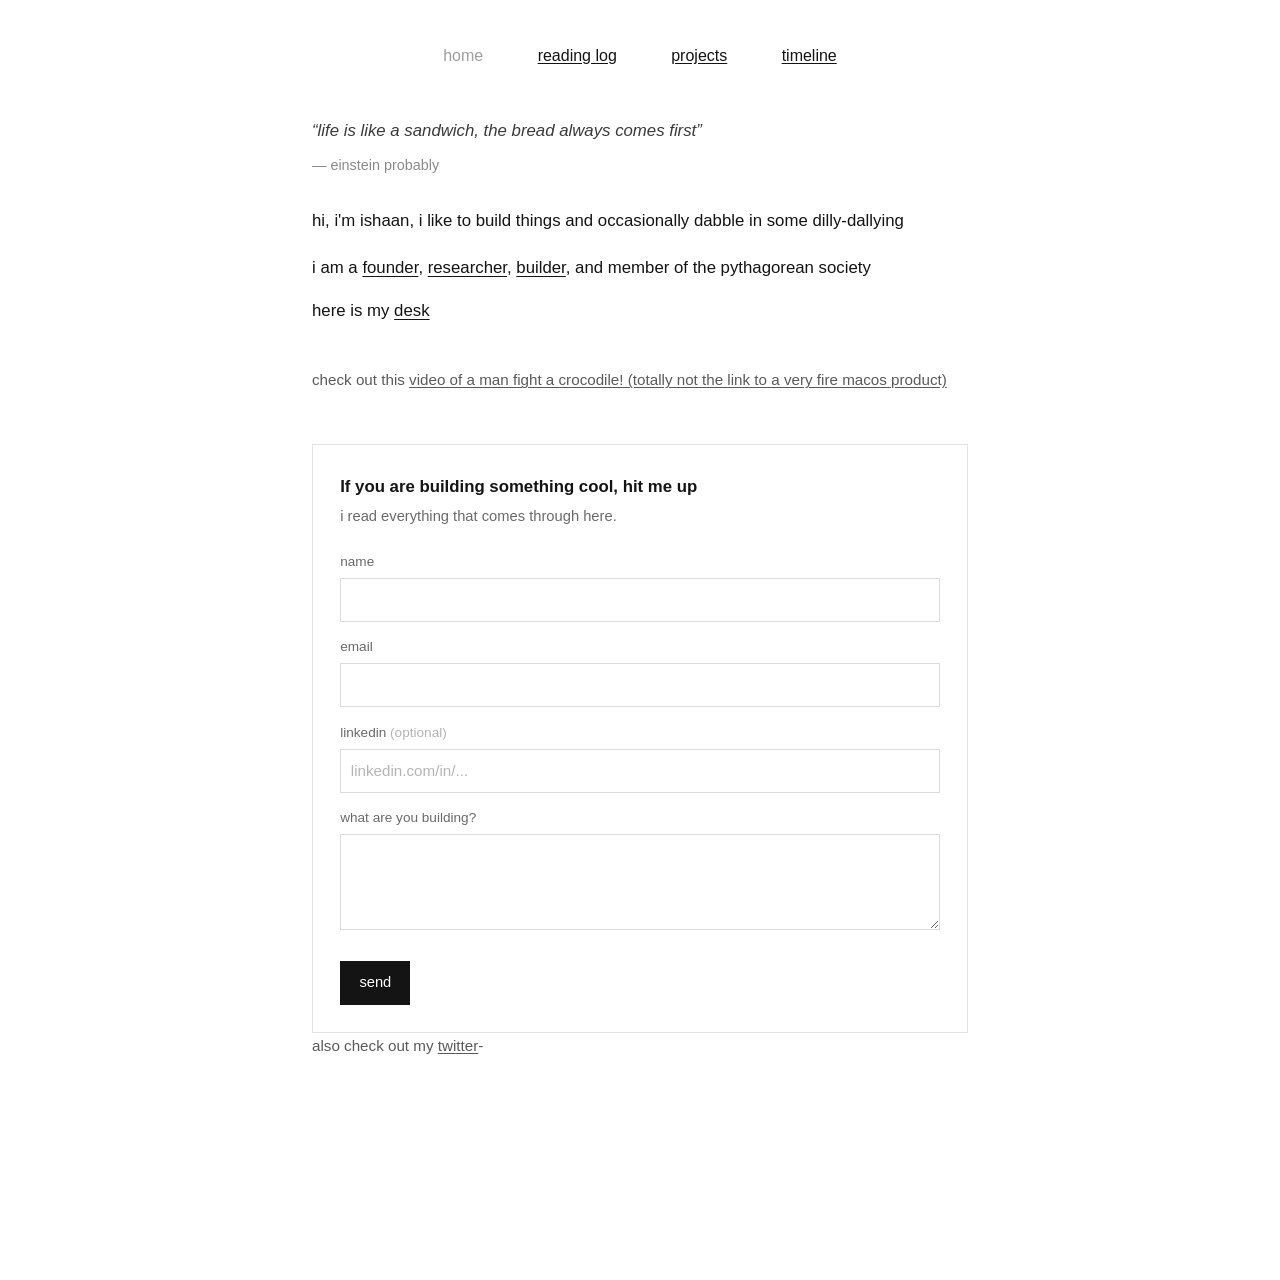
==== commit ed013afe: "New reading list, lowercase body copy, and forms that return to the site reading log: the four finis" ====
--- a/index.html
+++ b/index.html
@@ -19,13 +19,13 @@
 <main>
 
   <blockquote>
-    <p>&ldquo;Life is like a sandwich, the bread always comes first&rdquo;</p>
-    <cite>&mdash; Einstein probably</cite>
+    <p>&ldquo;life is like a sandwich, the bread always comes first&rdquo;</p>
+    <cite>&mdash; einstein probably</cite>
   </blockquote>
 
-  <p class="hi">hi, I'm Ishaan, I like to build things and occasionally dabble in some dilly-dallying</p>
+  <p class="hi">hi, i'm ishaan, i like to build things and occasionally dabble in some dilly-dallying</p>
 
-  <p class="roles">I am a
+  <p class="roles">i am a
     <a href="https://projectfermat.vercel.app" target="_blank" rel="noopener">founder</a>,
     <a href="research.html" target="_blank" rel="noopener">researcher</a>,
     <a href="building.html" target="_blank" rel="noopener">builder</a>,
@@ -33,15 +33,18 @@
 
   <p class="desk-line">here is my <a href="desk.html" target="_blank" rel="noopener">desk</a></p>
 
-  <p class="outro croc">check out this <a href="https://github.com/Ishaan3H/dynamic-island-macos" target="_blank" rel="noopener">video of a man fight a crocodile! (totally not the link to a very fire macOS product)</a></p>
+  <p class="outro croc">check out this <a href="https://github.com/Ishaan3H/dynamic-island-macos" target="_blank" rel="noopener">video of a man fight a crocodile! (totally not the link to a very fire macos product)</a></p>
 
   <div class="card">
     <h2>If you are building something cool, hit me up</h2>
-    <p class="sub">I read everything that comes through here.</p>
+    <p class="sub">i read everything that comes through here.</p>
+
+    <p class="sent" id="sent">thanks &mdash; got it.</p>
 
     <form action="https://formsubmit.co/ishaanharish3@gmail.com" method="POST">
       <input type="hidden" name="_subject" value="Someone is building something cool">
       <input type="hidden" name="_captcha" value="false">
+      <input type="hidden" name="_next" value="https://ishaanharish.me/#sent">
       <input type="hidden" name="_template" value="table">
 
       <div class="field"><label for="name">name</label><input id="name" type="text" name="name" required></div>
--- a/assets/site.css
+++ b/assets/site.css
@@ -101,6 +101,17 @@
 .outro + .outro { margin-top: 0.7rem; }
 .outro.croc { margin-top: 2.6rem; }
 
+/* shown only when the url ends in #sent, which is where the form returns to */
+.sent { display: none; }
+
+.sent:target {
+  display: block;
+  margin-bottom: 1.1rem;
+  padding: 0.6rem 0.8rem;
+  background: #f2f2f2;
+  font-size: 0.92rem;
+}
+
 /* --- sub-pages -------------------------------------------------------- */
 
 h1 { font-size: 1.35rem; font-weight: 600; margin-bottom: 1.8rem; }
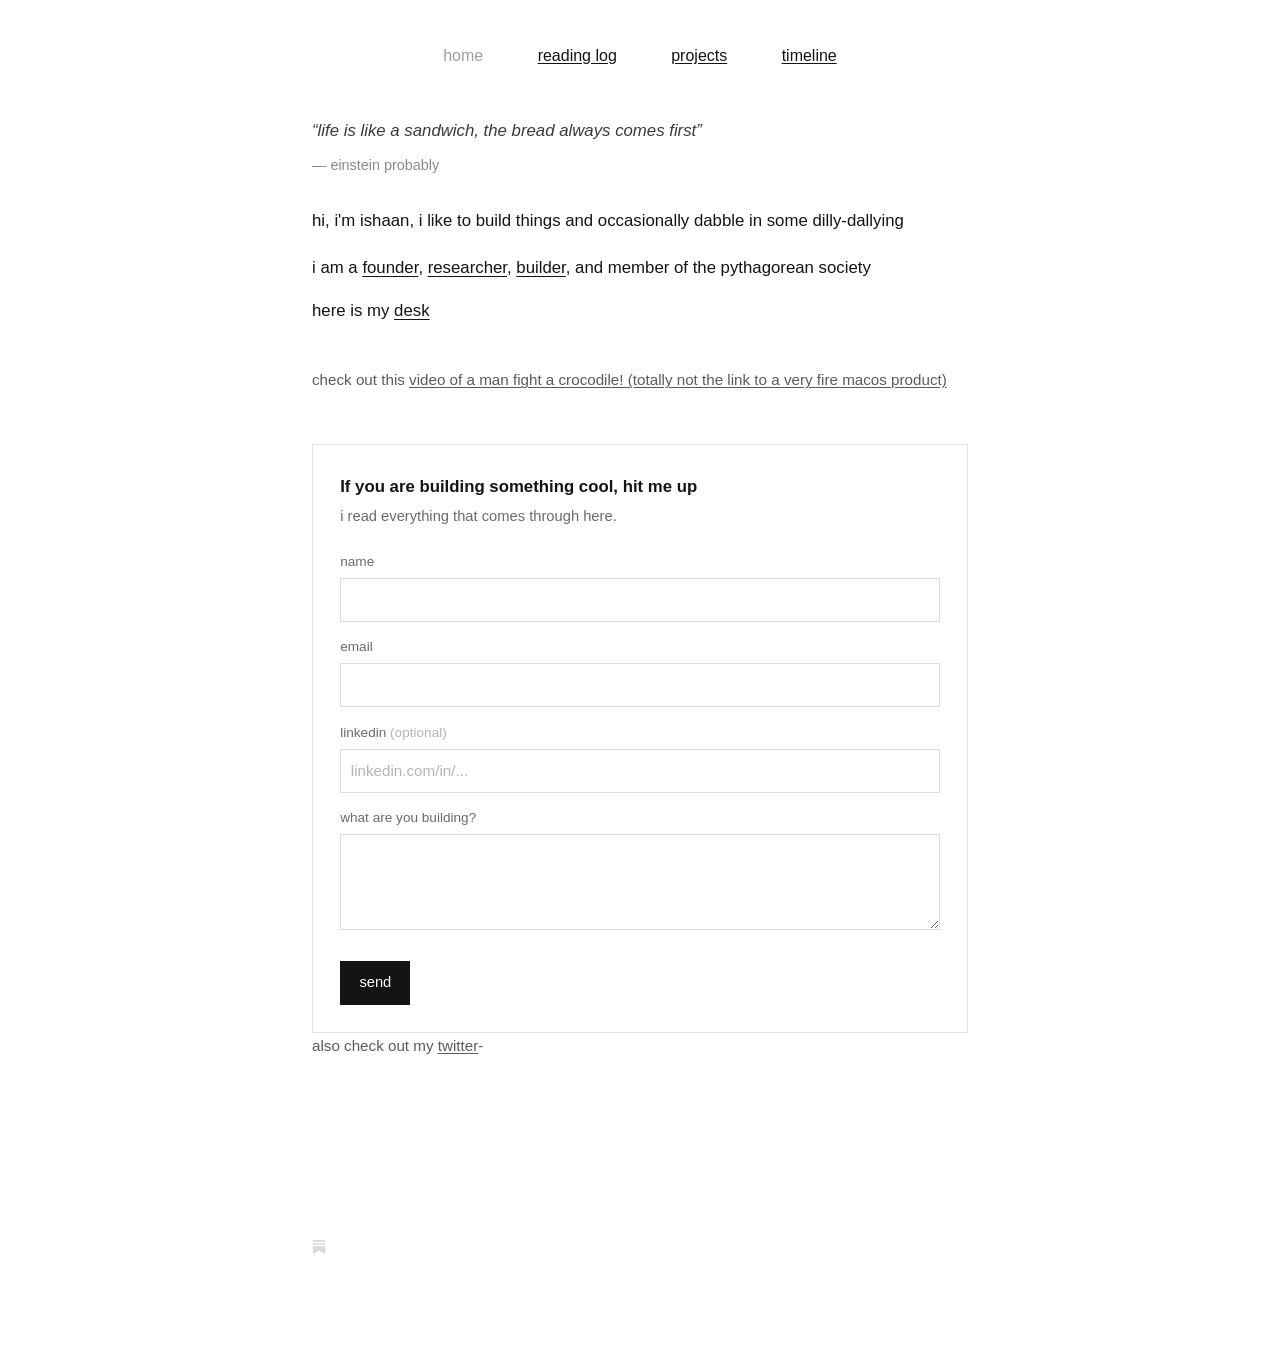
==== commit c00be667: "Add a small substack mark at the foot of the home page 14px, sits at 16% opacity and comes up to ful" ====
--- a/index.html
+++ b/index.html
@@ -66,6 +66,15 @@
       allow="clipboard-write; encrypted-media; fullscreen; picture-in-picture"></iframe>
   </aside>
 
+
+  <a class="egg" href="https://ishaanharish.substack.com" target="_blank" rel="noopener" aria-label="substack" title="substack">
+    <svg viewBox="0 0 24 24" width="14" height="14" fill="currentColor" aria-hidden="true">
+      <path d="M22.539 8.242H1.46V5.406h21.08v2.836z"/>
+      <path d="M1.46 10.812V24L12 18.11 22.54 24V10.812H1.46z"/>
+      <path d="M22.539 0H1.46v2.836h21.08V0z"/>
+    </svg>
+  </a>
+
 </main>
 
 </body>
--- a/assets/site.css
+++ b/assets/site.css
@@ -164,6 +164,21 @@
   color: #5c5c5c;
 }
 
+/* --- the easter egg -------------------------------------------------- */
+
+.egg {
+  display: inline-block;
+  margin-top: 3.5rem;
+  line-height: 0;
+  color: #141414;
+  opacity: 0.16;
+  text-decoration: none;
+  transition: opacity 0.25s;
+}
+
+.egg:hover,
+.egg:focus-visible { opacity: 1; outline: none; }
+
 /* --- now playing (a real Spotify embed) ------------------------------- */
 
 .np {
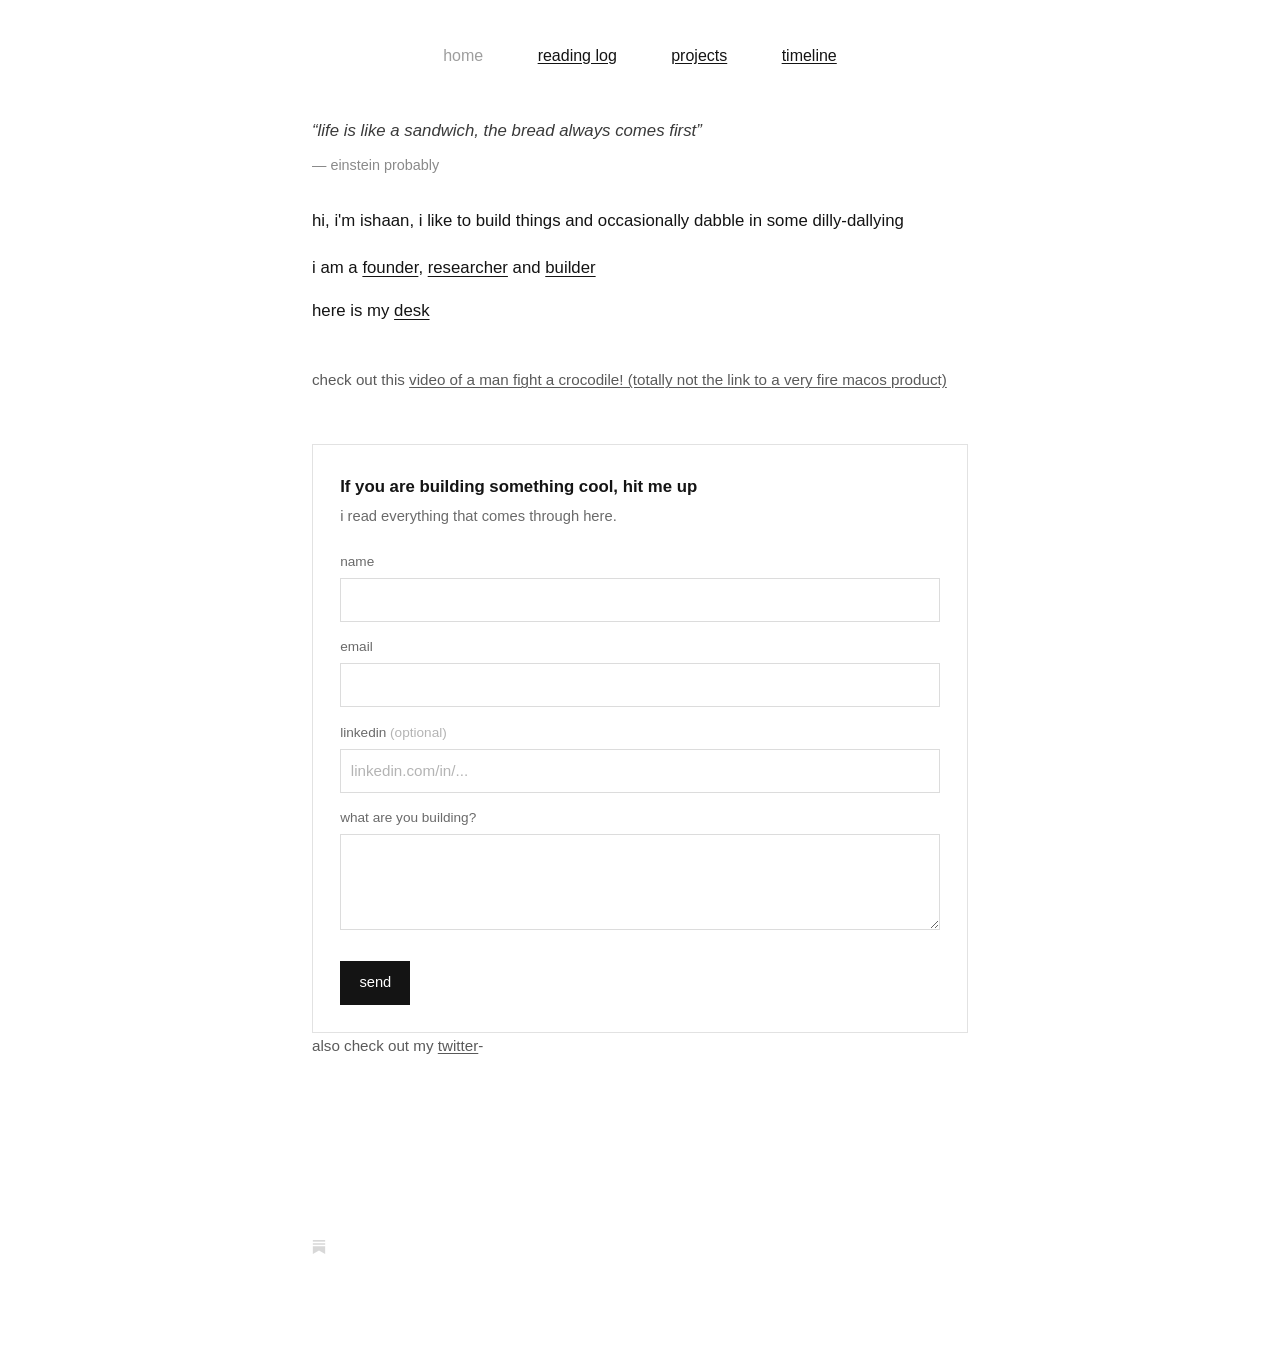
==== commit 91d7b57d: "Drop the pythagorean society line Moves the conjunction so the list ends on 'researcher and builder'" ====
--- a/index.html
+++ b/index.html
@@ -27,9 +27,8 @@
 
   <p class="roles">i am a
     <a href="https://projectfermat.vercel.app" target="_blank" rel="noopener">founder</a>,
-    <a href="research.html" target="_blank" rel="noopener">researcher</a>,
-    <a href="building.html" target="_blank" rel="noopener">builder</a>,
-    and member of the pythagorean society</p>
+    <a href="research.html" target="_blank" rel="noopener">researcher</a>
+    and <a href="building.html" target="_blank" rel="noopener">builder</a></p>
 
   <p class="desk-line">here is my <a href="desk.html" target="_blank" rel="noopener">desk</a></p>
 
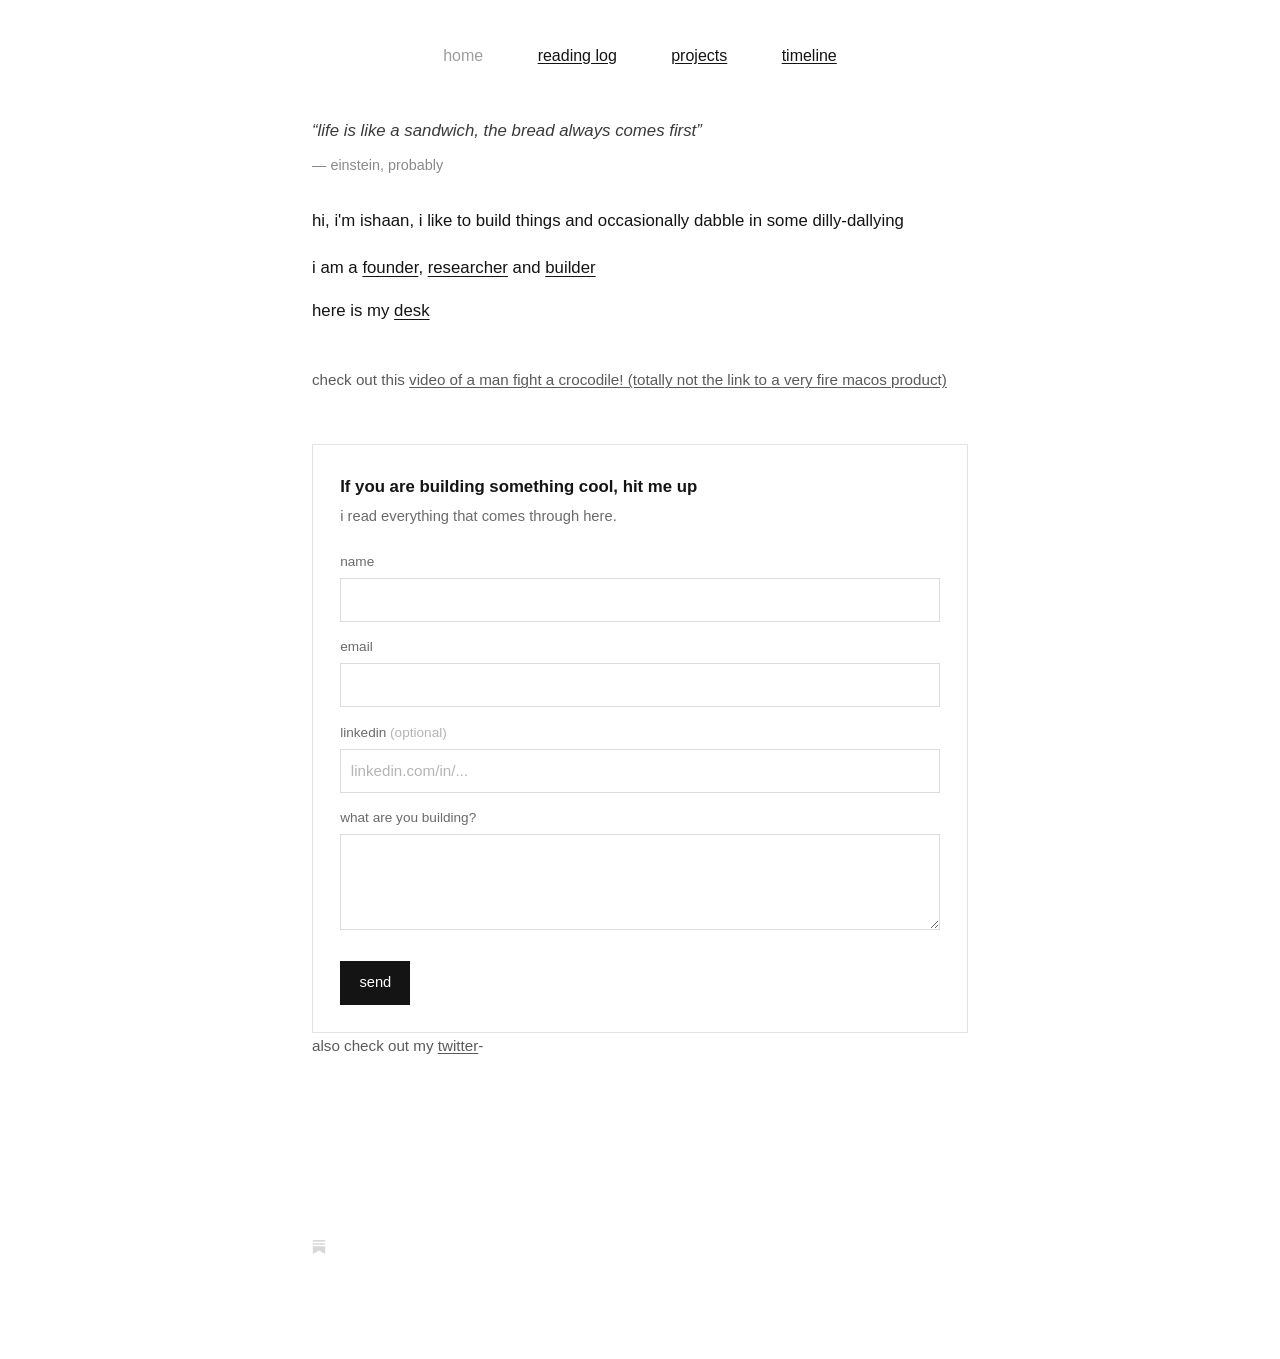
==== commit ee513466: "Comma in the attribution" ====
--- a/index.html
+++ b/index.html
@@ -20,7 +20,7 @@
 
   <blockquote>
     <p>&ldquo;life is like a sandwich, the bread always comes first&rdquo;</p>
-    <cite>&mdash; einstein probably</cite>
+    <cite>&mdash; einstein, probably</cite>
   </blockquote>
 
   <p class="hi">hi, i'm ishaan, i like to build things and occasionally dabble in some dilly-dallying</p>
--- a/assets/site.css
+++ b/assets/site.css
@@ -1,4 +1,14 @@
 /* ishaanharish.me */
+
+/* Space Grotesk, self-hosted. One variable file covers 300-700, so the bold
+   headings and the body text come from the same 22KB download. OFL licensed. */
+@font-face {
+  font-family: 'Space Grotesk';
+  src: url('fonts/space-grotesk.woff2') format('woff2');
+  font-weight: 300 700;
+  font-style: normal;
+  font-display: swap;
+}
 
 * { margin: 0; padding: 0; box-sizing: border-box; }
 
@@ -6,7 +16,7 @@
   padding: 0;
   background: #fff;
   color: #141414;
-  font: 1.05rem/1.7 -apple-system, BlinkMacSystemFont, 'Segoe UI', Helvetica, Arial, sans-serif;
+  font: 1.05rem/1.7 'Space Grotesk', -apple-system, BlinkMacSystemFont, 'Segoe UI', Helvetica, Arial, sans-serif;
 }
 
 main { max-width: 44rem; margin: 3rem auto 6rem; padding: 0 1.5rem; }
